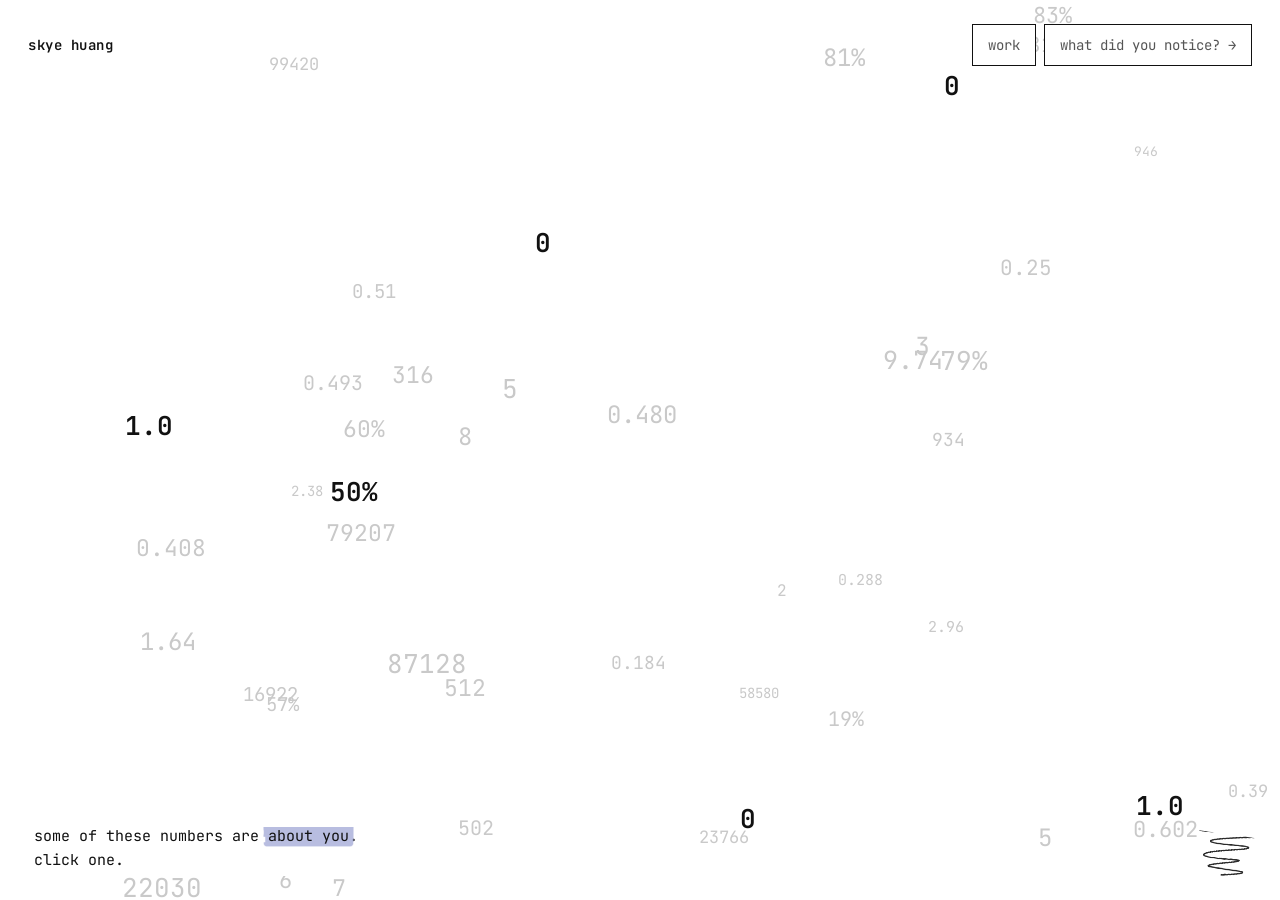
==== index.html @ 4a10d60c "First version of the site: number rain home page and work page Co-Authored-By: Claude Opus 5.5 <nore" ====
<!doctype html>
<html lang="en">
<head>
<meta charset="utf-8">
<meta name="viewport" content="width=device-width, initial-scale=1">
<title>Skye Huang</title>
<meta name="description" content="Skye Huang, business & financial operations analyst. Some of these numbers are about you.">
<meta property="og:title" content="Skye Huang">
<meta property="og:description" content="Some of these numbers are about you.">
<link rel="icon" href="data:image/svg+xml,%3Csvg xmlns='http://www.w3.org/2000/svg' viewBox='0 0 32 32'%3E%3Crect width='32' height='32' fill='%23111'/%3E%3Ctext x='16' y='22' font-family='monospace' font-size='18' fill='%23fff' text-anchor='middle'%3E0.%3C/text%3E%3C/svg%3E">
<link rel="preconnect" href="https://fonts.googleapis.com">
<link rel="preconnect" href="https://fonts.gstatic.com" crossorigin>
<link href="https://fonts.googleapis.com/css2?family=JetBrains+Mono:wght@400;600&display=swap" rel="stylesheet">
<link rel="stylesheet" href="css/style.css">
<style>
  body { overflow: hidden; }
  .stage { position: relative; height: 100vh; height: 100dvh; min-height: 560px; overflow: hidden; }
  .rain { position: absolute; inset: 0; transition: opacity .3s; }
  .rain.dim { opacity: 0.12; }

  @keyframes fall { from { top: -8%; } to { top: 104%; } }
  .drop { position: absolute; animation: fall linear infinite; white-space: nowrap; }
  .noise { color: var(--noise); pointer-events: none; }
  .live {
    font-size: 26px; font-weight: 600; color: var(--ink);
    background: transparent; border: 0; padding: 10px; cursor: pointer;
  }
  .live:hover, .live:focus-visible { animation-play-state: paused; text-decoration: underline; text-underline-offset: 6px; }

  .top { position: absolute; top: 0; left: 0; right: 0; display: flex; justify-content: space-between; align-items: center; gap: 16px; padding: 24px 28px; pointer-events: none; }
  .top > * { pointer-events: auto; }
  .name { font-size: 14px; font-weight: 600; letter-spacing: 0.04em; }
  .top nav { display: flex; gap: 8px; align-items: center; flex-wrap: wrap; justify-content: flex-end; }

  .bottom { position: absolute; left: 0; right: 0; bottom: 0; display: flex; justify-content: space-between; align-items: flex-end; gap: 16px; padding: 24px 28px; pointer-events: none; }
  .hint { margin: 0; font-size: 15px; line-height: 1.6; background: var(--paper); padding: 4px 6px; pointer-events: auto; }
  .scribble { width: 56px; height: auto; transform: rotate(8deg); opacity: .9; }

  @keyframes fadein { from { opacity: 0; transform: translateY(8px); } to { opacity: 1; transform: none; } }
  .overlay { position: absolute; inset: 0; display: none; z-index: 10; }
  .overlay.open { display: flex; }

  #card { align-items: center; justify-content: center; padding: 24px; }
  .card { width: 100%; max-width: 560px; background: var(--paper); border: 1px solid var(--ink); padding: 36px; display: flex; flex-direction: column; gap: 18px; animation: fadein .35s ease-out; }
  .card .big { margin: 0; font-size: 64px; font-weight: 600; line-height: 1; overflow-wrap: anywhere; }
  .card .line { margin: 0; font-size: 16px; line-height: 1.6; }
  .story { border-top: 1px solid var(--line); padding-top: 18px; display: flex; flex-direction: column; gap: 8px; }
  .story h3 { margin: 0; font-size: 18px; font-weight: 600; }
  .story p { margin: 0; font-size: 15px; line-height: 1.6; }
  .row { display: flex; flex-wrap: wrap; gap: 12px; padding-top: 6px; }

  #report { background: var(--paper); overflow-y: auto; justify-content: center; padding: 80px 24px 48px; }
  .report { width: 100%; max-width: 760px; display: flex; flex-direction: column; gap: 28px; animation: fadein .35s ease-out; }
  .report h1 { margin: 0; font-size: 34px; font-weight: 600; line-height: 1.25; }
  .report .note { margin: 0; font-size: 15px; line-height: 1.6; color: var(--muted); }
  .stat { display: flex; flex-direction: column; gap: 6px; border-top: 1px solid var(--line); padding: 16px 0; }
  .stat .head { display: flex; flex-wrap: wrap; justify-content: space-between; align-items: baseline; gap: 12px; }
  .stat .label { font-size: 15px; color: var(--muted); }
  .stat .value { font-size: 22px; font-weight: 600; }
  .stat .says { font-size: 14px; line-height: 1.5; }
  .report .row { border-top: 1px solid var(--ink); padding-top: 24px; }

  @media (max-width: 560px) {
    .live { font-size: 22px; }
    .card { padding: 24px; }
    .card .big { font-size: 48px; }
    .report h1 { font-size: 26px; }
  }
</style>
</head>
<body>
<div class="stage" id="stage">
  <div class="rain" id="rain"></div>

  <header class="top">
    <span class="name">skye huang</span>
    <nav>
      <a class="btn quiet" href="work.html">work</a>
      <button class="btn quiet" type="button" id="noticeBtn">what did you notice? →</button>
    </nav>
  </header>

  <footer class="bottom">
    <p class="hint" id="hint">some of these numbers are <span class="hl"><span>about you</span></span>.<br>click one.</p>
    <img class="scribble" src="assets/scribble.png" alt="" aria-hidden="true">
  </footer>

  <div class="overlay" id="card" role="dialog" aria-modal="true" aria-labelledby="cardLabel">
    <div class="card">
      <p class="kicker" id="cardLabel"></p>
      <p class="big" id="cardValue"></p>
      <p class="line" id="cardLine"></p>
      <div class="story">
        <p class="kicker"><img class="arrow" src="assets/arrow.png" alt=""> which reminds me</p>
        <h3 id="storyTitle"></h3>
        <p id="storyBody"></p>
      </div>
      <div class="row">
        <button class="btn dark" type="button" data-close>back to the rain</button>
        <button class="btn quiet" type="button" data-report>everything I noticed →</button>
      </div>
    </div>
  </div>

  <div class="overlay" id="report" role="dialog" aria-modal="true" aria-labelledby="reportTitle">
    <div class="report">
      <div style="display:flex;flex-direction:column;gap:10px">
        <p class="kicker">your visit, by the numbers</p>
        <h1 id="reportTitle">Hi, I'm Skye. <span class="hl"><span>Noticing things</span></span> is kind of my thing.</h1>
        <p class="note">Nothing here is saved or sent anywhere. It only lives in this tab.</p>
      </div>
      <div id="stats"></div>
      <div class="row">
        <a class="btn" href="work.html">see my work →</a>
        <a class="btn dark" href="mailto:jyhuang.skye@gmail.com">email</a>
        <a class="btn" href="https://www.linkedin.com/in/jingyi-huang-749977227/" target="_blank" rel="noopener">linkedin</a>
        <button class="btn quiet" type="button" data-close>back to the rain</button>
      </div>
    </div>
  </div>
</div>
<script src="js/rain.js"></script>
</body>
</html>
---- css/style.css ----
:root {
  --ink: #111111;
  --muted: #555555;
  --soft: #6b6b6b;
  --line: #e2e2e2;
  --noise: #c9c9c9;
  --paper: #ffffff;
}

* { box-sizing: border-box; }

html, body {
  margin: 0;
  background: var(--paper);
  color: var(--ink);
  font-family: "JetBrains Mono", ui-monospace, SFMono-Regular, Menlo, monospace;
}

a { color: var(--ink); }
a:hover { color: var(--muted); }

button { font-family: inherit; }

:focus-visible { outline: 2px solid var(--ink); outline-offset: 3px; }

/* her lavender highlighter, scanned from her notes */
.hl { position: relative; display: inline-block; }
.hl::before {
  content: "";
  position: absolute;
  left: -5px; right: -5px; top: 14%; bottom: 4%;
  background: url("../assets/highlight.png") center / 100% 100% no-repeat;
  z-index: 0;
}
.hl > span { position: relative; z-index: 1; }

.kicker {
  margin: 0;
  font-size: 13px;
  color: var(--soft);
  text-transform: uppercase;
  letter-spacing: 0.08em;
}

.btn {
  display: inline-block;
  font-size: 14px;
  text-decoration: none;
  color: var(--ink);
  background: var(--paper);
  border: 1px solid var(--ink);
  padding: 11px 15px;
  cursor: pointer;
  transition: transform .15s ease;
}
.btn:hover { transform: translate(-2px, -2px); color: var(--ink); }
.btn.dark { color: #fff; background: var(--ink); }
.btn.dark:hover { color: #fff; }
.btn.quiet { color: var(--muted); }

.arrow { height: 15px; width: auto; vertical-align: -2px; }

@media (prefers-reduced-motion: reduce) {
  *, *::before, *::after { animation: none !important; transition: none !important; }
}
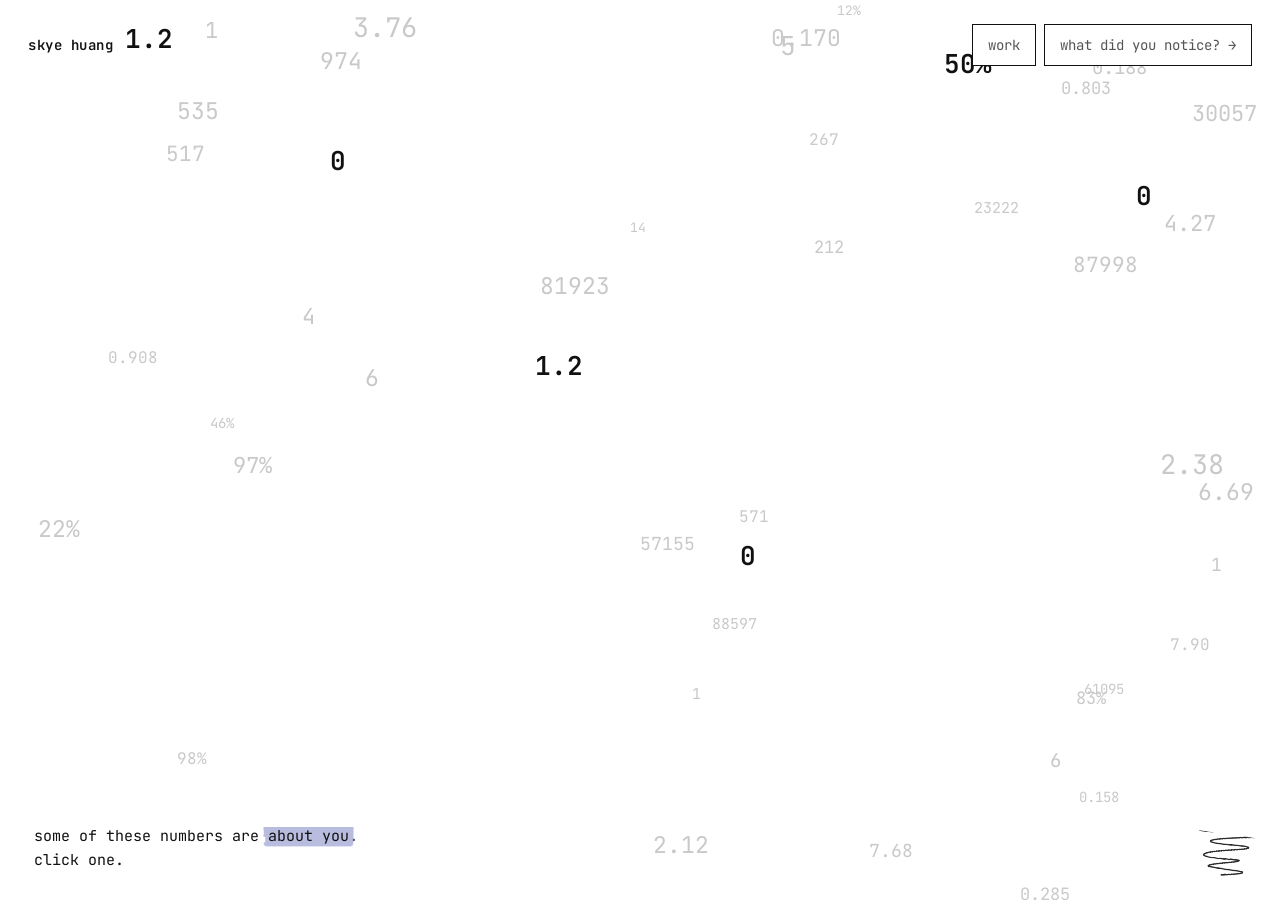
==== commit 9de23276: "Draft: project pages for Steam and streaming, card bridge lines, work page links Not yet published t" ====
--- a/index.html
+++ b/index.html
@@ -47,6 +47,8 @@
   .story { border-top: 1px solid var(--line); padding-top: 18px; display: flex; flex-direction: column; gap: 8px; }
   .story h3 { margin: 0; font-size: 18px; font-weight: 600; }
   .story p { margin: 0; font-size: 15px; line-height: 1.6; }
+  .story .bridge { font-size: 14px; color: var(--muted); font-style: italic; }
+  .story-link { align-self: flex-start; font-size: 14px; margin-top: 2px; }
   .row { display: flex; flex-wrap: wrap; gap: 12px; padding-top: 6px; }
 
   #report { background: var(--paper); overflow-y: auto; justify-content: center; padding: 80px 24px 48px; }
@@ -92,8 +94,10 @@
       <p class="line" id="cardLine"></p>
       <div class="story">
         <p class="kicker"><img class="arrow" src="assets/arrow.png" alt=""> which reminds me</p>
+        <p class="bridge" id="storyBridge"></p>
         <h3 id="storyTitle"></h3>
         <p id="storyBody"></p>
+        <a class="story-link" id="storyLink" href="work.html" hidden></a>
       </div>
       <div class="row">
         <button class="btn dark" type="button" data-close>back to the rain</button>
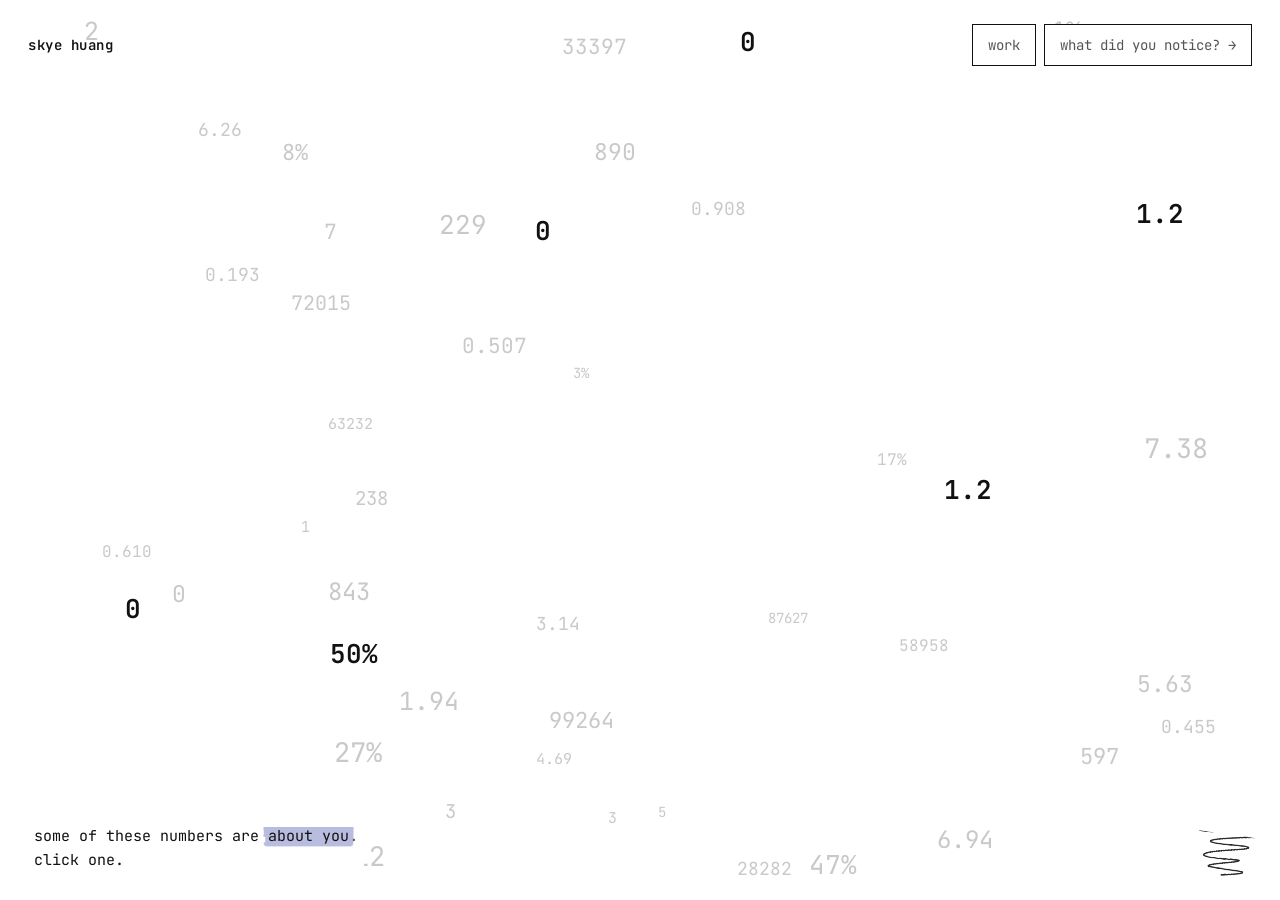
==== commit 79b315eb: "Draft: phone version of the number rain Touch screens get their own live numbers (thumb travel, miss" ====
--- a/index.html
+++ b/index.html
@@ -40,8 +40,12 @@
   .overlay { position: absolute; inset: 0; display: none; z-index: 10; }
   .overlay.open { display: flex; }
 
-  #card { align-items: center; justify-content: center; padding: 24px; }
-  .card { width: 100%; max-width: 560px; background: var(--paper); border: 1px solid var(--ink); padding: 36px; display: flex; flex-direction: column; gap: 18px; animation: fadein .35s ease-out; }
+  #card { overflow-y: auto; padding: 24px; }
+  .card { margin: auto; width: 100%; max-width: 560px; background: var(--paper); border: 1px solid var(--ink); padding: 36px; display: flex; flex-direction: column; gap: 18px; animation: fadein .35s ease-out; }
+
+  /* touch: the rain layer owns the gesture so thumb drags are measured instead of scrolling or bouncing */
+  .touch .rain { touch-action: none; }
+  .touch .live:active { animation-play-state: paused; }
   .card .big { margin: 0; font-size: 64px; font-weight: 600; line-height: 1; overflow-wrap: anywhere; }
   .card .line { margin: 0; font-size: 16px; line-height: 1.6; }
   .story { border-top: 1px solid var(--line); padding-top: 18px; display: flex; flex-direction: column; gap: 8px; }
@@ -63,7 +67,13 @@
   .report .row { border-top: 1px solid var(--ink); padding-top: 24px; }
 
   @media (max-width: 560px) {
-    .live { font-size: 22px; }
+    .top, .bottom { padding: 16px; }
+    .top { flex-wrap: wrap; row-gap: 8px; }
+    .top .name { white-space: nowrap; }
+    .top nav { gap: 6px; }
+    .top .btn { padding: 9px 10px; font-size: 12px; white-space: nowrap; }
+    .live { font-size: 22px; padding: 12px; }
+    #card { padding: 16px; }
     .card { padding: 24px; }
     .card .big { font-size: 48px; }
     .report h1 { font-size: 26px; }
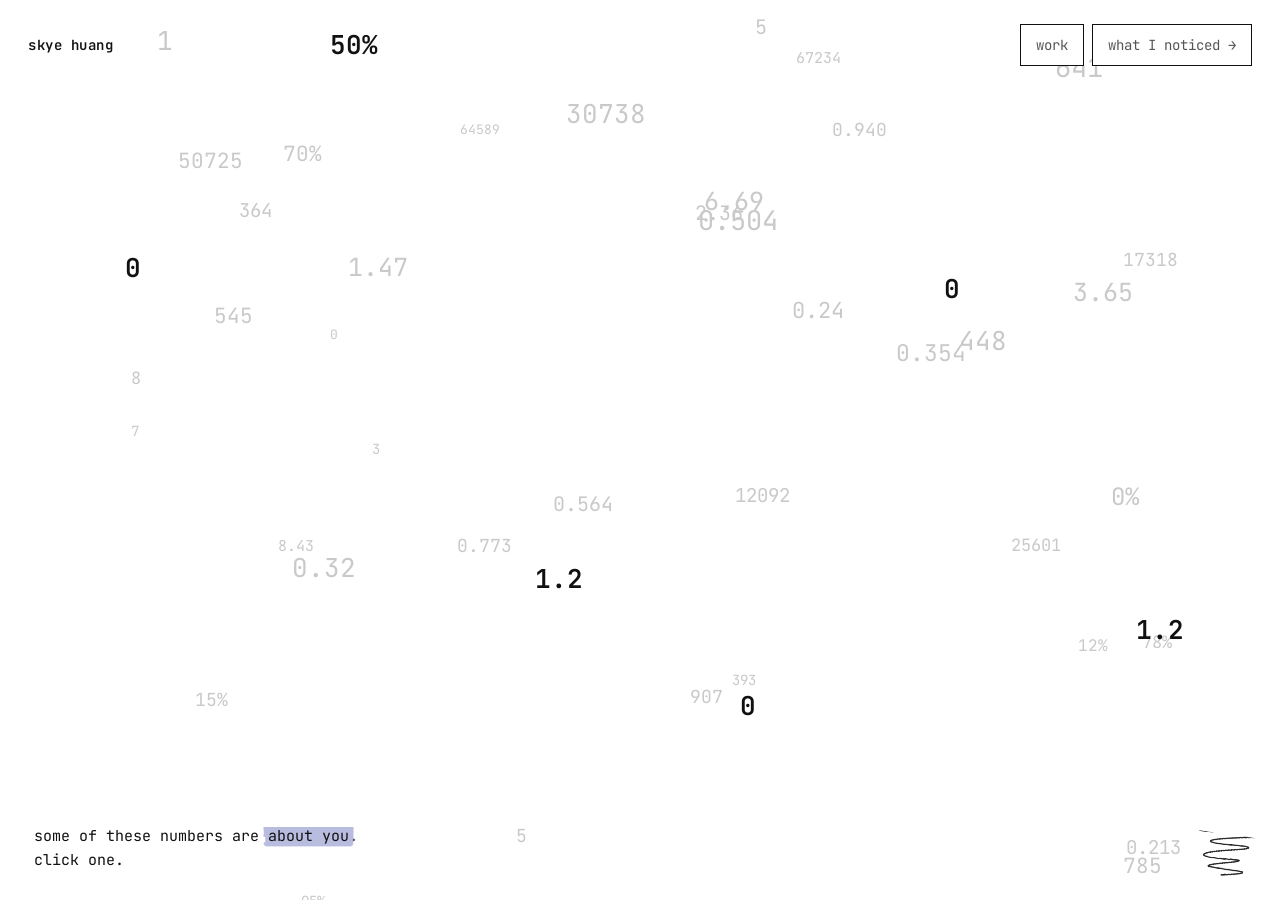
==== commit 97480195: "Draft: wording pass across the site Fix the header button (it shows what the site noticed), plural b" ====
--- a/index.html
+++ b/index.html
@@ -88,7 +88,7 @@
     <span class="name">skye huang</span>
     <nav>
       <a class="btn quiet" href="work.html">work</a>
-      <button class="btn quiet" type="button" id="noticeBtn">what did you notice? →</button>
+      <button class="btn quiet" type="button" id="noticeBtn">what I noticed →</button>
     </nav>
   </header>
 
@@ -127,7 +127,7 @@
       <div class="row">
         <a class="btn" href="work.html">see my work →</a>
         <a class="btn dark" href="mailto:jyhuang.skye@gmail.com">email</a>
-        <a class="btn" href="https://www.linkedin.com/in/jingyi-huang-749977227/" target="_blank" rel="noopener">linkedin</a>
+        <a class="btn" href="https://www.linkedin.com/in/jingyi-huang-749977227/" target="_blank" rel="noopener">LinkedIn</a>
         <button class="btn quiet" type="button" data-close>back to the rain</button>
       </div>
     </div>
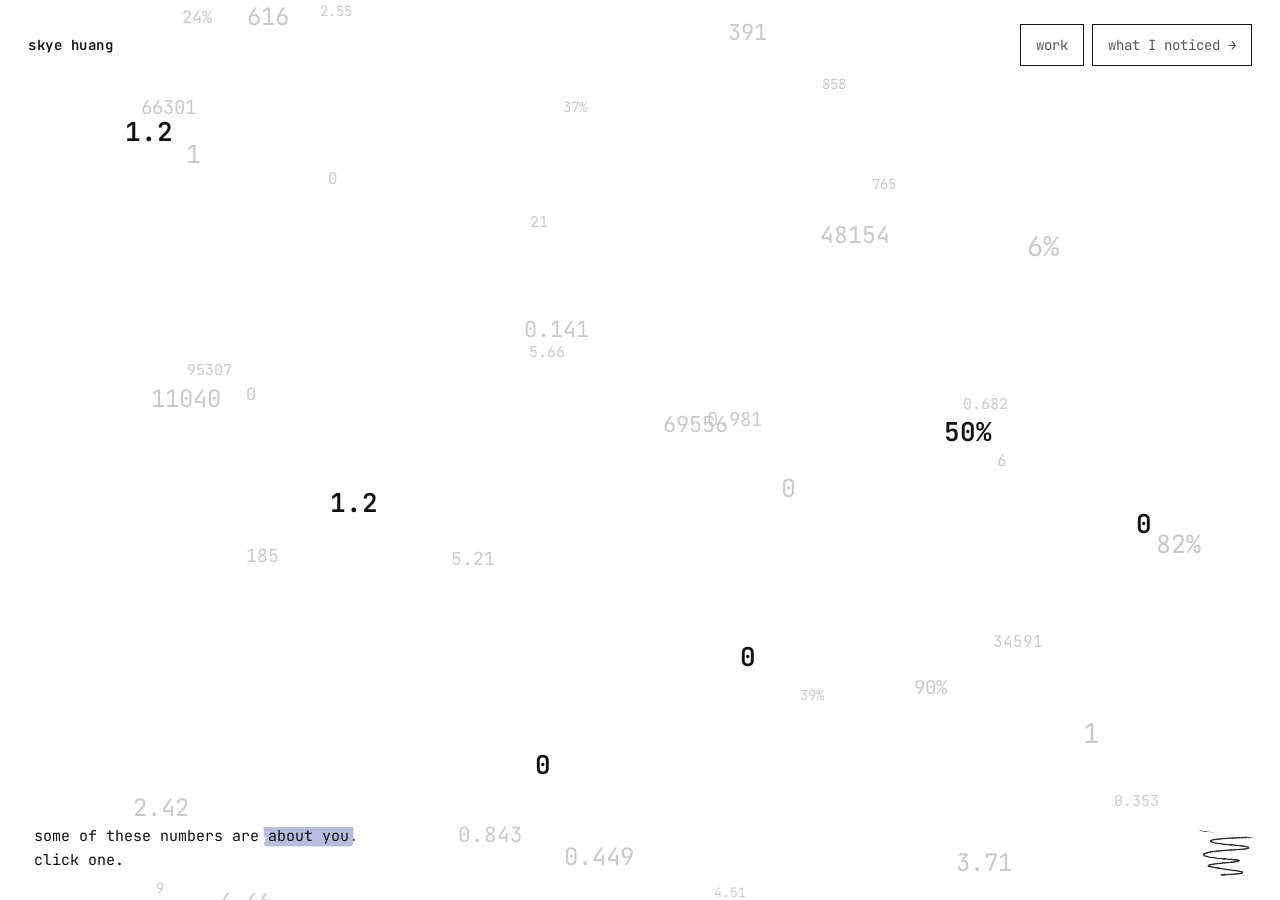
==== commit 4b20f6be: "Add anonymous GoatCounter analytics (visits, numbers opened, clicks) Co-Authored-By: Claude Opus 5.5" ====
--- a/index.html
+++ b/index.html
@@ -79,6 +79,7 @@
     .report h1 { font-size: 26px; }
   }
 </style>
+<script data-goatcounter="https://seoda.goatcounter.com/count" async src="//gc.zgo.at/count.js"></script>
 </head>
 <body>
 <div class="stage" id="stage">
@@ -121,13 +122,13 @@
       <div style="display:flex;flex-direction:column;gap:10px">
         <p class="kicker">your visit, by the numbers</p>
         <h1 id="reportTitle">Hi, I'm Skye. <span class="hl"><span>Noticing things</span></span> is kind of my thing.</h1>
-        <p class="note">Nothing here is saved or sent anywhere. It only lives in this tab.</p>
+        <p class="note">Your mouse and taps never leave this tab. The site only counts visits and which numbers get opened, anonymously.</p>
       </div>
       <div id="stats"></div>
       <div class="row">
         <a class="btn" href="work.html">see my work →</a>
-        <a class="btn dark" href="mailto:jyhuang.skye@gmail.com">email</a>
-        <a class="btn" href="https://www.linkedin.com/in/jingyi-huang-749977227/" target="_blank" rel="noopener">LinkedIn</a>
+        <a class="btn dark" href="mailto:jyhuang.skye@gmail.com" data-goatcounter-click="click: email (index.html)">email</a>
+        <a class="btn" href="https://www.linkedin.com/in/jingyi-huang-749977227/" data-goatcounter-click="click: linkedin (index.html)" target="_blank" rel="noopener">LinkedIn</a>
         <button class="btn quiet" type="button" data-close>back to the rain</button>
       </div>
     </div>
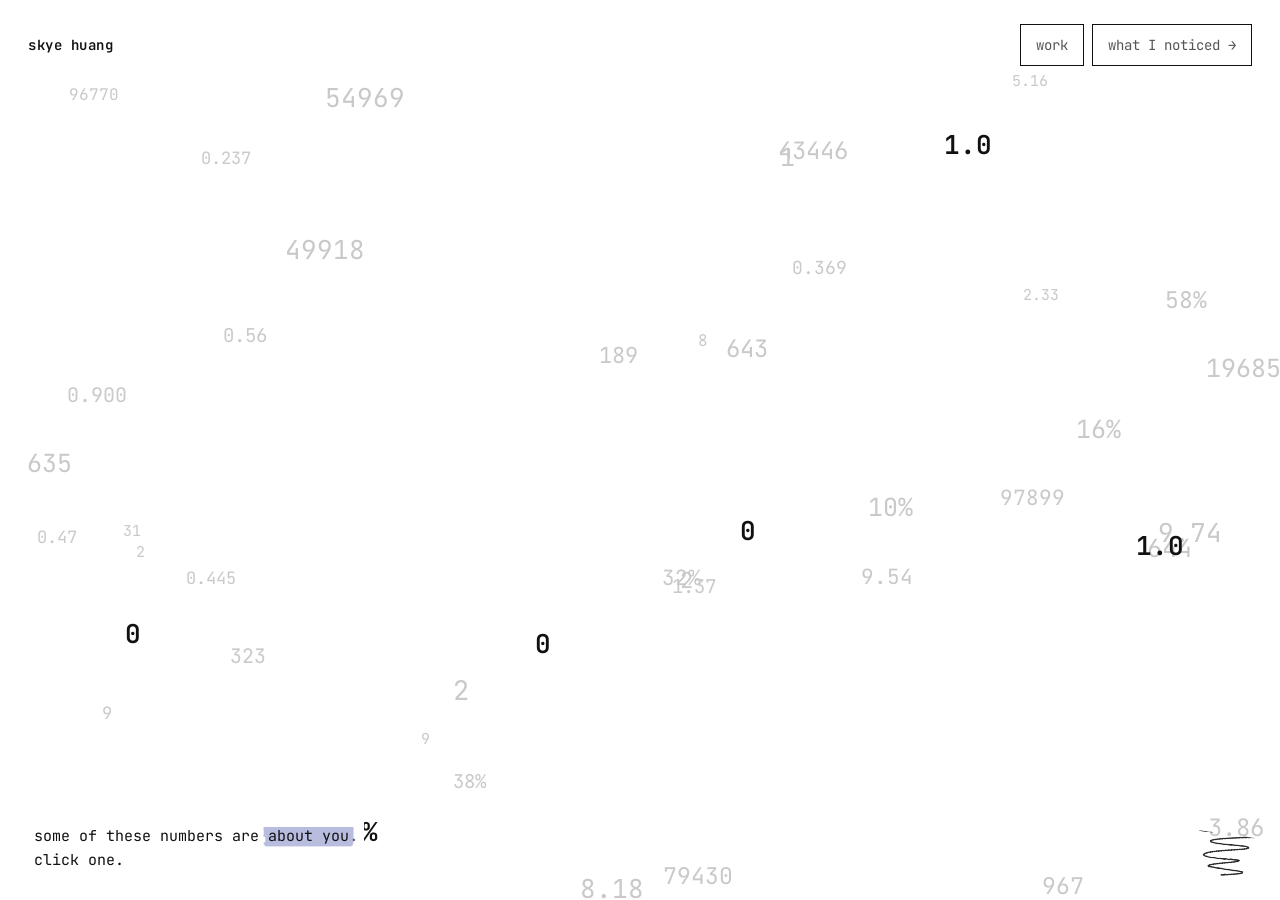
==== commit 5e6d0415: "Card #1 copy, boring-stuff link on cards, pile-up reveal after all six - #1 line: "That's about X of" ====
--- a/index.html
+++ b/index.html
@@ -54,6 +54,19 @@
   .story .bridge { font-size: 14px; color: var(--muted); font-style: italic; }
   .story-link { align-self: flex-start; font-size: 14px; margin-top: 2px; }
   .row { display: flex; flex-wrap: wrap; gap: 12px; padding-top: 6px; }
+  .boring-link { align-self: flex-start; font-size: 13px; color: var(--muted); }
+
+  /* the pile-up */
+  .drop.body { will-change: transform; cursor: grab; user-select: none; -webkit-user-select: none; touch-action: none; }
+  .drop.body.grabbed { cursor: grabbing; }
+  .piled .live:hover, .piled .live:focus-visible { text-decoration: none; }
+  .piled .bottom { opacity: 0; transition: opacity .4s; pointer-events: none; }
+  .found { position: absolute; left: 0; right: 0; top: 18%; z-index: 5; display: flex; flex-direction: column; align-items: center; gap: 14px; padding: 0 24px; text-align: center; opacity: 0; transform: translateY(10px); transition: opacity .6s, transform .6s; pointer-events: none; }
+  .found.show { opacity: 1; transform: none; }
+  .found.show .choices { pointer-events: auto; }
+  .found h1 { margin: 0; font-size: 34px; font-weight: 600; line-height: 1.25; background: var(--paper); padding: 2px 8px; }
+  .found p { margin: 0; font-size: 15px; line-height: 1.6; color: var(--muted); background: var(--paper); padding: 2px 8px; }
+  .found .choices { display: flex; flex-wrap: wrap; gap: 10px; justify-content: center; }
 
   #report { background: var(--paper); overflow-y: auto; justify-content: center; padding: 80px 24px 48px; }
   .report { width: 100%; max-width: 760px; display: flex; flex-direction: column; gap: 28px; animation: fadein .35s ease-out; }
@@ -77,6 +90,8 @@
     .card { padding: 24px; }
     .card .big { font-size: 48px; }
     .report h1 { font-size: 26px; }
+    .found { top: 14%; }
+    .found h1 { font-size: 26px; }
   }
 </style>
 <script data-goatcounter="https://seoda.goatcounter.com/count" async src="//gc.zgo.at/count.js"></script>
@@ -114,6 +129,17 @@
         <button class="btn dark" type="button" data-close>back to the rain</button>
         <button class="btn quiet" type="button" data-report>everything I noticed →</button>
       </div>
+      <a class="boring-link" id="boringLink" href="work.html">Not your thing? Just the boring stuff →</a>
+    </div>
+  </div>
+
+  <div class="found" id="found" aria-live="polite">
+    <h1>You found all six.</h1>
+    <p>That was the fun part. Where to next?</p>
+    <div class="choices">
+      <!-- TODO: point at the story page once it exists -->
+      <a class="btn dark" href="#" id="storyPage" data-goatcounter-click="click: meet the person (pile)">Meet the person behind the numbers →</a>
+      <a class="btn" href="work.html" data-goatcounter-click="click: boring stuff (pile)">Just the boring stuff →</a>
     </div>
   </div>
 
@@ -134,6 +160,7 @@
     </div>
   </div>
 </div>
+<script src="js/pileup.js"></script>
 <script src="js/rain.js"></script>
 </body>
 </html>
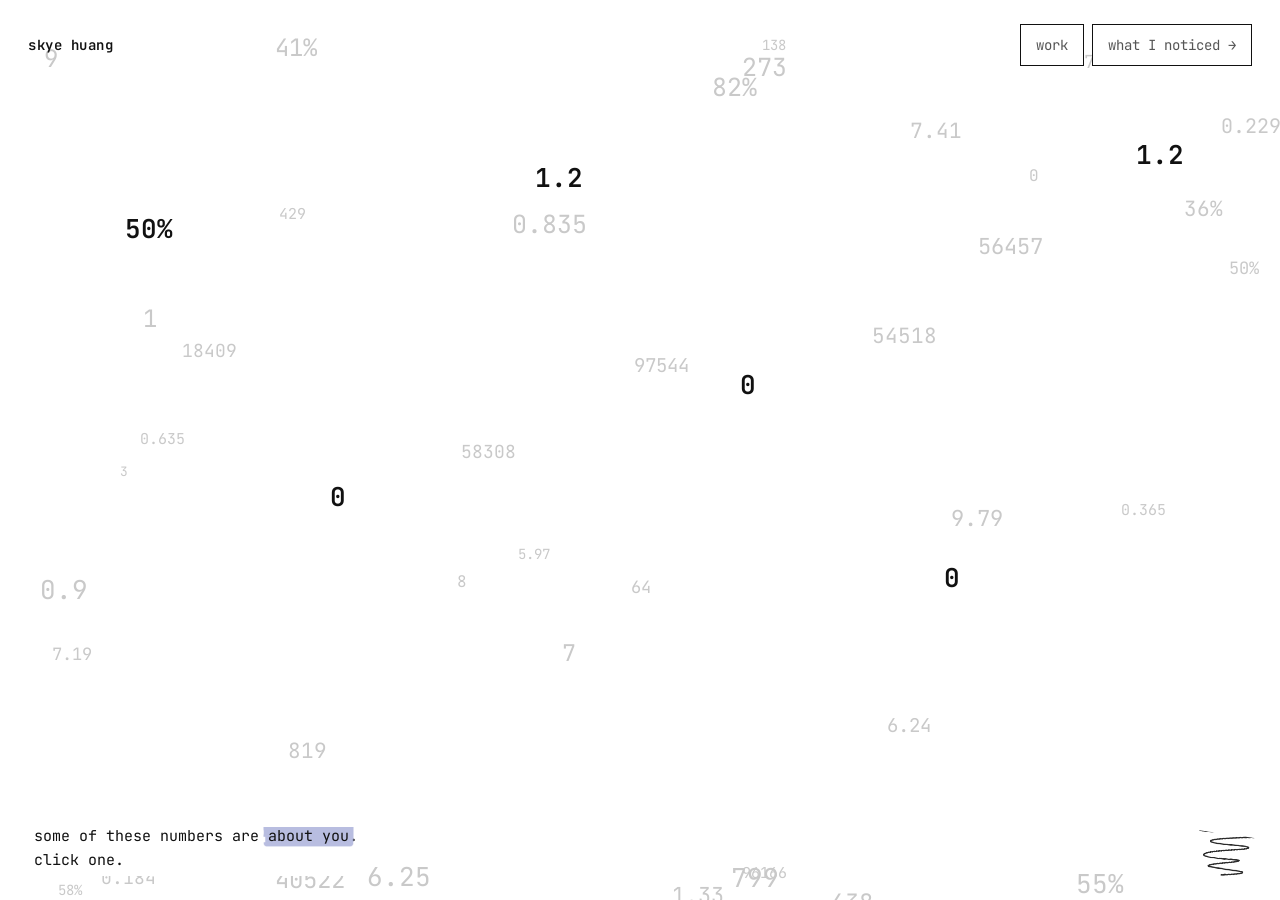
==== commit e67540fb: "Add under-construction story page and point the pile-up button at it Co-Authored-By: Claude Opus 5.5" ====
--- a/index.html
+++ b/index.html
@@ -137,8 +137,7 @@
     <h1>You found all six.</h1>
     <p>That was the fun part. Where to next?</p>
     <div class="choices">
-      <!-- TODO: point at the story page once it exists -->
-      <a class="btn dark" href="#" id="storyPage" data-goatcounter-click="click: meet the person (pile)">Meet the person behind the numbers →</a>
+      <a class="btn dark" href="about.html" id="storyPage" data-goatcounter-click="click: meet the person (pile)">Meet the person behind the numbers →</a>
       <a class="btn" href="work.html" data-goatcounter-click="click: boring stuff (pile)">Just the boring stuff →</a>
     </div>
   </div>
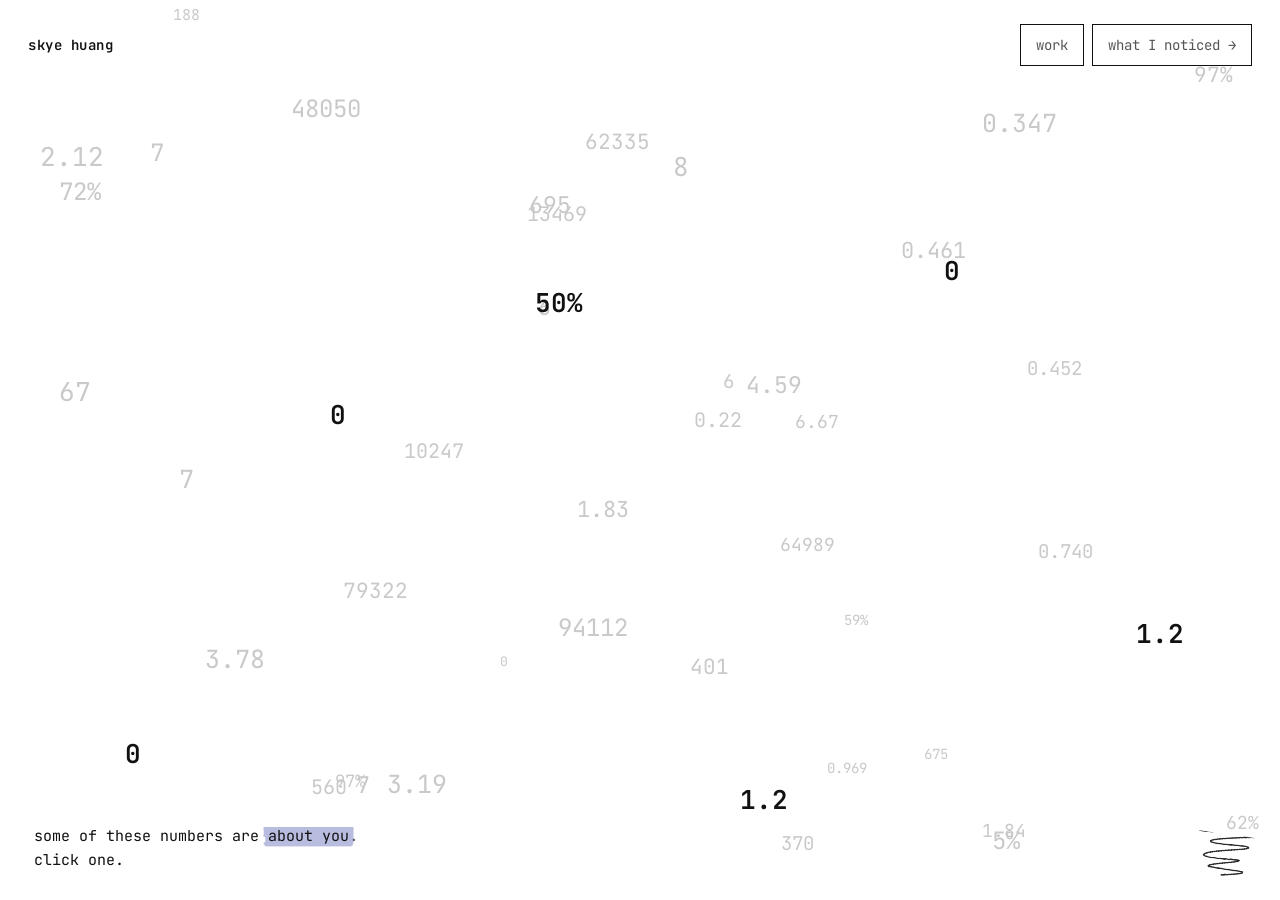
==== commit 4b7afaed: "More whitespace under the 'everything I noticed' buttons Co-Authored-By: Claude Opus 5.5 <noreply@an" ====
--- a/index.html
+++ b/index.html
@@ -68,7 +68,9 @@
   .found p { margin: 0; font-size: 15px; line-height: 1.6; color: var(--muted); background: var(--paper); padding: 2px 8px; }
   .found .choices { display: flex; flex-wrap: wrap; gap: 10px; justify-content: center; }
 
-  #report { background: var(--paper); overflow-y: auto; justify-content: center; padding: 80px 24px 48px; }
+  #report { background: var(--paper); overflow-y: auto; justify-content: center; padding: 80px 24px 0; }
+  /* breathing room under the last buttons (bottom padding on a scroll box gets dropped in some browsers) */
+  .report::after { content: ""; display: block; height: 120px; flex: none; }
   .report { width: 100%; max-width: 760px; display: flex; flex-direction: column; gap: 28px; animation: fadein .35s ease-out; }
   .report h1 { margin: 0; font-size: 34px; font-weight: 600; line-height: 1.25; }
   .report .note { margin: 0; font-size: 15px; line-height: 1.6; color: var(--muted); }
